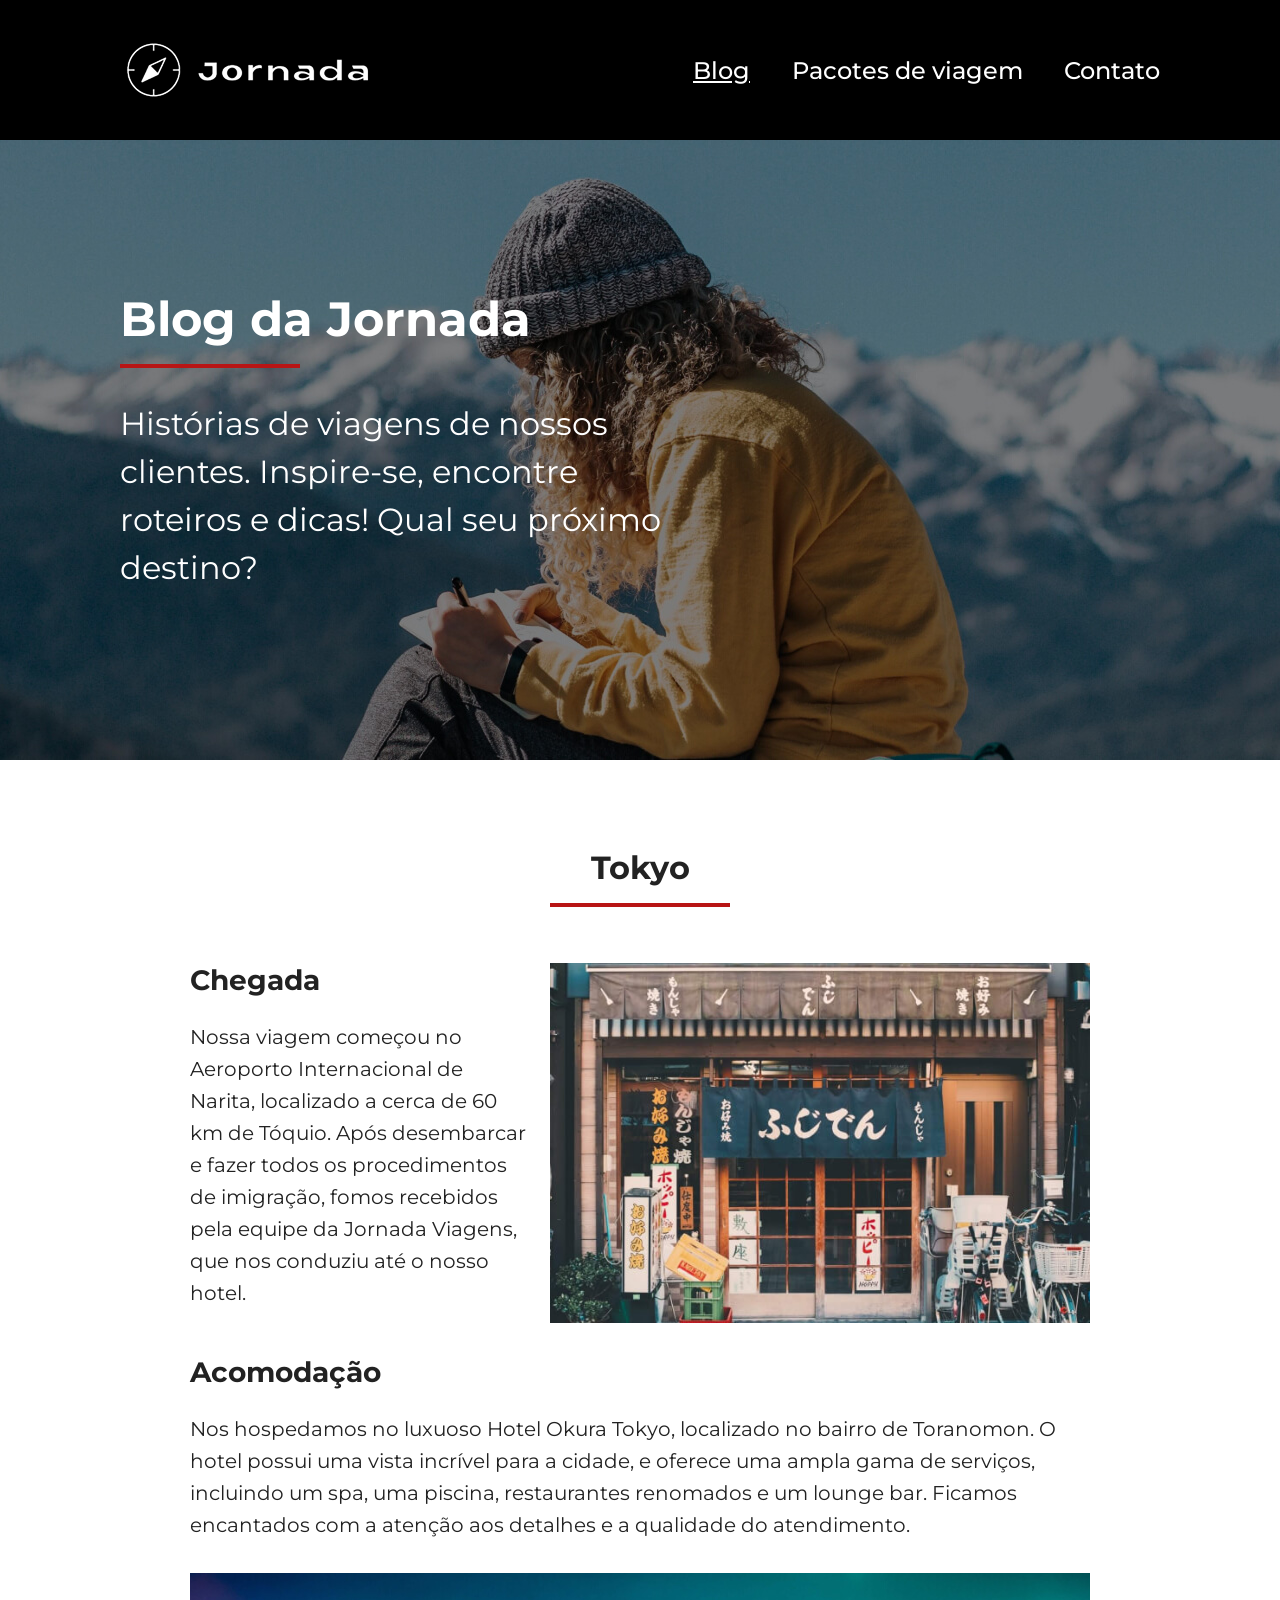
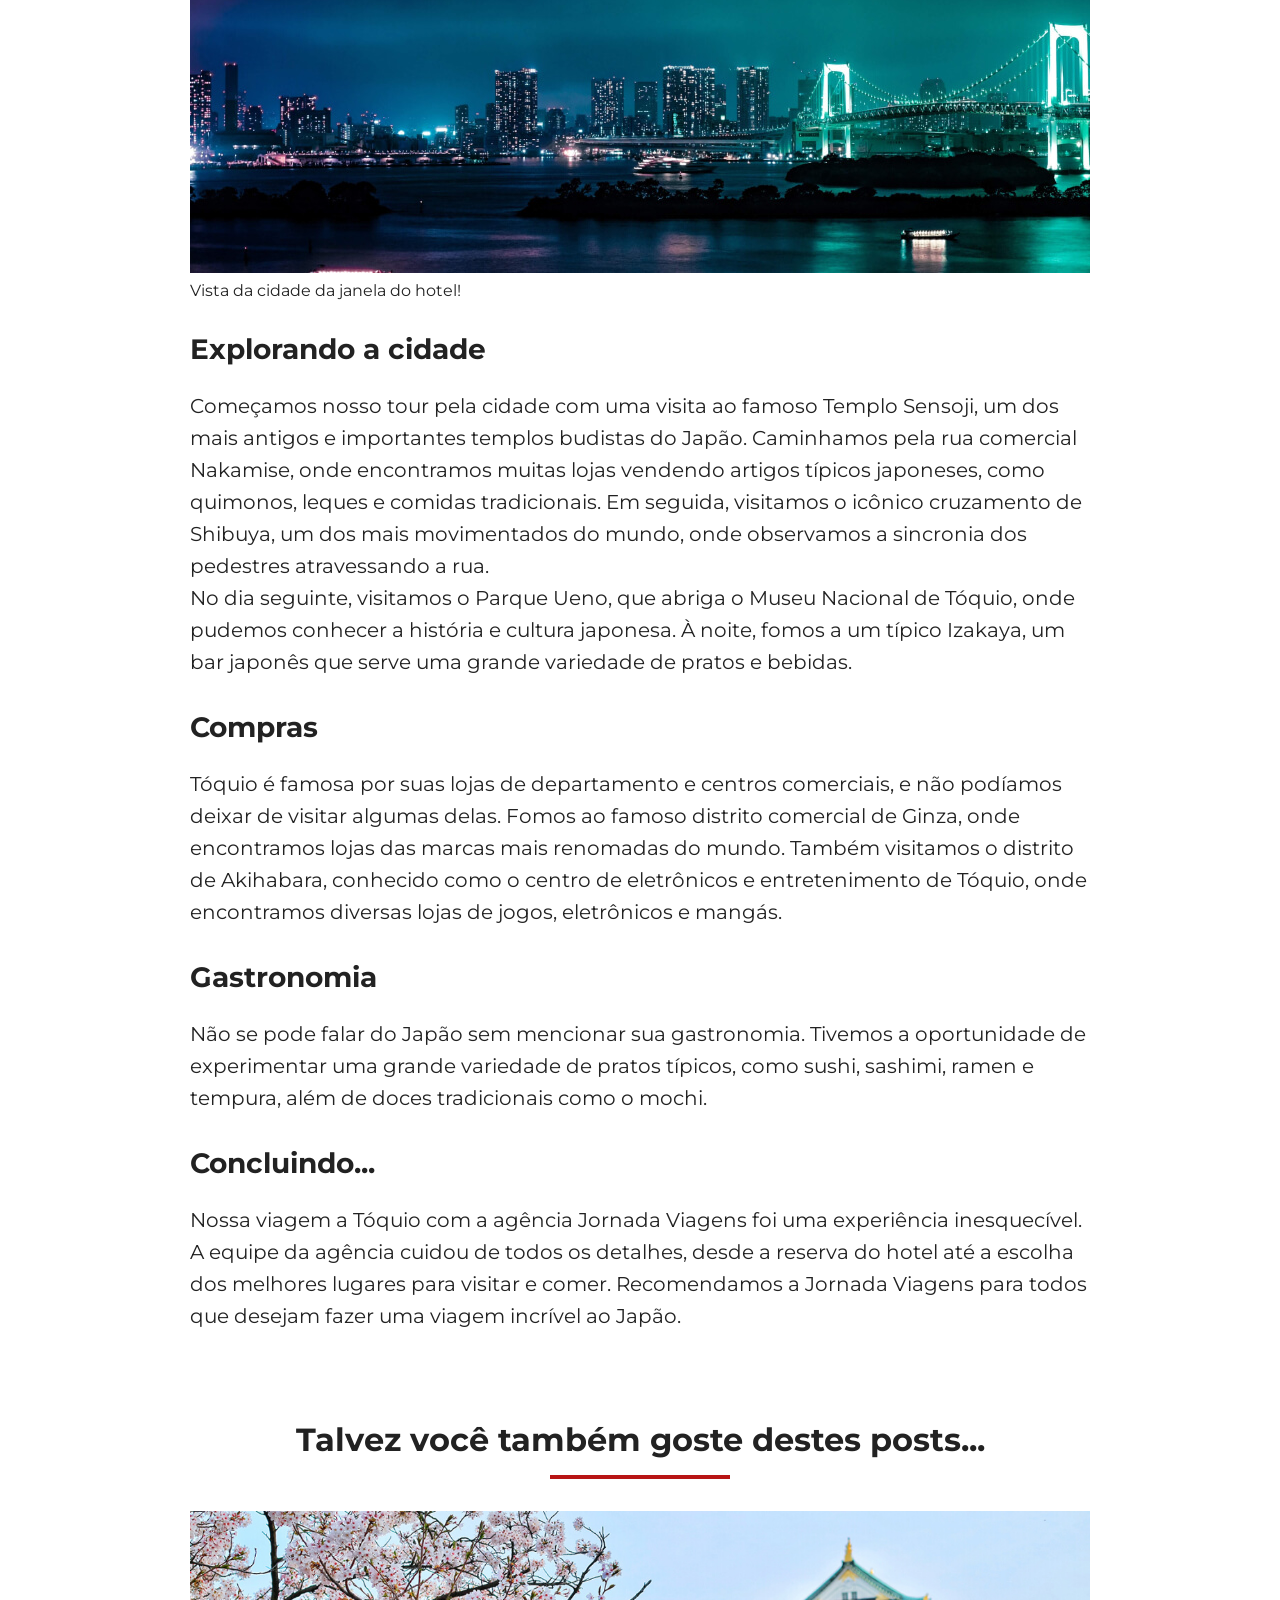
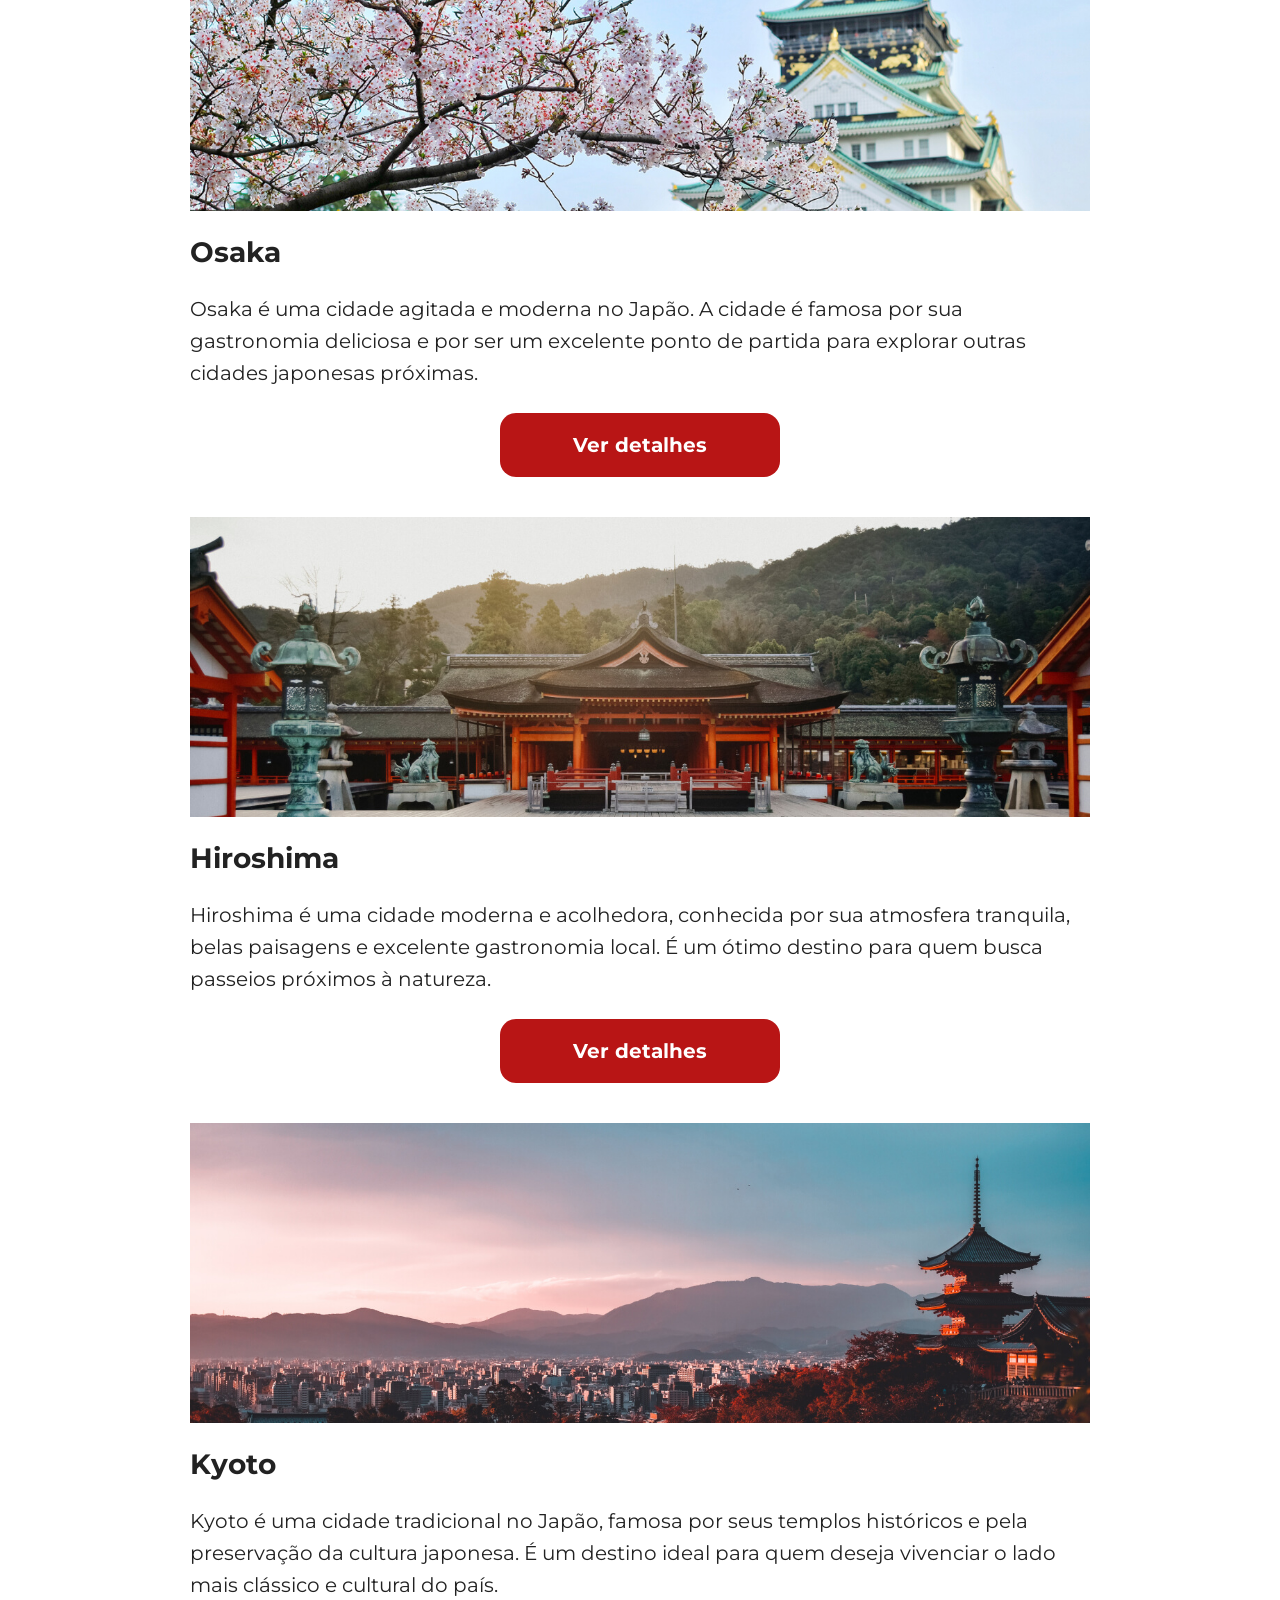
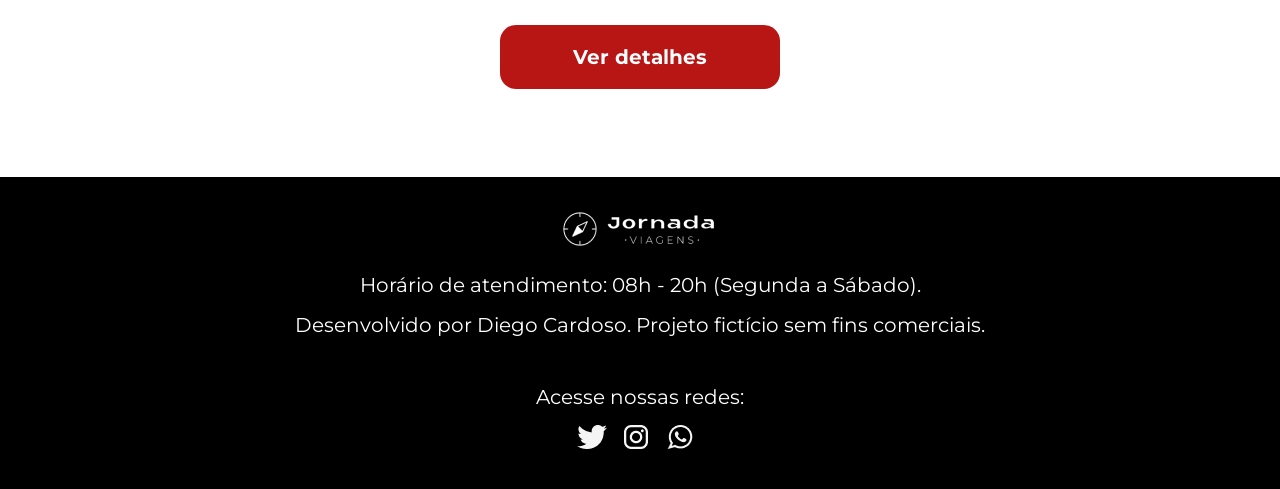
==== blog.html @ d62f060b "add blog page html, images and css files" ====
<!doctype html>
<html lang="pt-br">
  <head>
    <meta charset="UTF-8" />
    <meta name="viewport" content="width=device-width, initial-scale=1.0" />
    <link rel="icon" href="favicon-jornada-branco.svg" type="image/svg+xml" />
    <link rel="stylesheet" href="css/style.css" />
    <title>Blog da Jornada</title>
  </head>
  <body>
    <header class="main-header">
      <a href="index.html" title="Voltar para a página inicial" class="logo">
        <img
          class="img-mobile"
          src="img/logo-jornada-branco.png"
          alt="Logo em formato de bússola da Jornada Viagens na cor branca"
        />
        <img
          class="img-desktop"
          src="img/logo-desktop-header-branco.png"
          alt="Logo da Jornada Viagens na cor branca"
        />
      </a>

      <div class="navigation-menu">
        <label for="menu">
          <img src="img/menu-celular.png" alt="Menu" />
        </label>
        <input type="checkbox" id="menu" hidden />
        <nav>
          <ul class="list-links">
            <li>
              <a
                class="active"
                href="blog.html"
                target="_blank"
                title="Acessar Blog"
                >Blog</a
              >
            </li>
            <li>
              <a
                href="travel-packages.html"
                target="_blank"
                title="Acessar Pacotes de viagem"
                >Pacotes de viagem</a
              >
            </li>
            <li>
              <a href="contato.html" target="_blank" title="Acessar contato"
                >Contato</a
              >
            </li>
          </ul>
        </nav>
      </div>
    </header>

    <section class="blog hero">
      <div class="hero-img">
        <div class="hero-content">
          <h1>Blog da Jornada</h1>
          <hr />
          <p>
            Histórias de viagens de nossos clientes. Inspire-se, encontre
            roteiros e dicas! Qual seu próximo destino?
          </p>
        </div>
      </div>
    </section>

    <section class="section-tokyo">
      <div class="section-title">
        <h2>Tokyo</h2>
        <hr />
      </div>

      <article>
        <div class="content-tokyo arrival">
          <div class="text-arrival">
            <h3>Chegada</h3>
            <p>
              Nossa viagem começou no Aeroporto Internacional de Narita,
              localizado a cerca de 60 km de Tóquio. Após desembarcar e fazer
              todos os procedimentos de imigração, fomos recebidos pela equipe
              da Jornada Viagens, que nos conduziu até o nosso hotel.
            </p>
          </div>
          <div class="image-tokyo-arrival"></div>
        </div>

        <div class="content-tokyo accommodation">
          <h3>Acomodação</h3>
          <p>
            Nos hospedamos no luxuoso Hotel Okura Tokyo, localizado no bairro de
            Toranomon. O hotel possui uma vista incrível para a cidade, e
            oferece uma ampla gama de serviços, incluindo um spa, uma piscina,
            restaurantes renomados e um lounge bar. Ficamos encantados com a
            atenção aos detalhes e a qualidade do atendimento.
          </p>
          <div class="image-tokyo-accommodation"></div>
          <figcaption class="tokyo-description">
            Vista da cidade da janela do hotel!
          </figcaption>
        </div>

        <div class="content-tokyo exploring-city">
          <h3>Explorando a cidade</h3>
          <p>
            Começamos nosso tour pela cidade com uma visita ao famoso Templo
            Sensoji, um dos mais antigos e importantes templos budistas do
            Japão. Caminhamos pela rua comercial Nakamise, onde encontramos
            muitas lojas vendendo artigos típicos japoneses, como quimonos,
            leques e comidas tradicionais. Em seguida, visitamos o icônico
            cruzamento de Shibuya, um dos mais movimentados do mundo, onde
            observamos a sincronia dos pedestres atravessando a rua. <br />
            No dia seguinte, visitamos o Parque Ueno, que abriga o Museu
            Nacional de Tóquio, onde pudemos conhecer a história e cultura
            japonesa. À noite, fomos a um típico Izakaya, um bar japonês que
            serve uma grande variedade de pratos e bebidas.
          </p>
        </div>

        <div class="content-tokyo shopping">
          <h3>Compras</h3>
          <p>
            Tóquio é famosa por suas lojas de departamento e centros comerciais,
            e não podíamos deixar de visitar algumas delas. Fomos ao famoso
            distrito comercial de Ginza, onde encontramos lojas das marcas mais
            renomadas do mundo. Também visitamos o distrito de Akihabara,
            conhecido como o centro de eletrônicos e entretenimento de Tóquio,
            onde encontramos diversas lojas de jogos, eletrônicos e mangás.
          </p>
        </div>

        <div class="content-tokyo gastronomy">
          <h3>Gastronomia</h3>
          <p>
            Não se pode falar do Japão sem mencionar sua gastronomia. Tivemos a
            oportunidade de experimentar uma grande variedade de pratos típicos,
            como sushi, sashimi, ramen e tempura, além de doces tradicionais
            como o mochi.
          </p>
        </div>

        <div class="content-tokyo finishing">
          <h3>Concluindo...</h3>
          <p>
            Nossa viagem a Tóquio com a agência Jornada Viagens foi uma
            experiência inesquecível. A equipe da agência cuidou de todos os
            detalhes, desde a reserva do hotel até a escolha dos melhores
            lugares para visitar e comer. Recomendamos a Jornada Viagens para
            todos que desejam fazer uma viagem incrível ao Japão.
          </p>
        </div>
      </article>
    </section>

    <section class="blog destinations">
      <div class="section-title">
        <h2>Talvez você também goste destes posts...</h2>
        <hr />
      </div>
      <div class="destinations-items">
        <article class="item osaka">
          <header>
            <div class="img-item"></div>
            <h3>Osaka</h3>
          </header>
          <p>
            Osaka é uma cidade agitada e moderna no Japão. A cidade é famosa por
            sua gastronomia deliciosa e por ser um excelente ponto de partida
            para explorar outras cidades japonesas próximas.
          </p>
          <footer>
            <a
              href=""
              class="button"
              target="_blank"
              title="Veja mais detalhes sobre Osaka"
              >Ver detalhes</a
            >
          </footer>
        </article>

        <article class="item hiroshima">
          <header>
            <div class="img-item"></div>
            <h3>Hiroshima</h3>
          </header>
          <p>
            Hiroshima é uma cidade moderna e acolhedora, conhecida por sua
            atmosfera tranquila, belas paisagens e excelente gastronomia local.
            É um ótimo destino para quem busca passeios próximos à natureza.
          </p>
          <footer>
            <a
              href=""
              class="button"
              target="_blank"
              title="Veja mais detalhes sobre Tokyo"
              >Ver detalhes</a
            >
          </footer>
        </article>

        <article class="item kyoto">
          <header>
            <div class="img-item"></div>
            <h3>Kyoto</h3>
          </header>
          <p>
            Kyoto é uma cidade tradicional no Japão, famosa por seus templos
            históricos e pela preservação da cultura japonesa. É um destino
            ideal para quem deseja vivenciar o lado mais clássico e cultural do
            país.
          </p>
          <footer>
            <a
              href=""
              class="button"
              target="_blank"
              title="Veja mais detalhes sobre Tokyo"
              >Ver detalhes</a
            >
          </footer>
        </article>
      </div>
    </section>

    <footer class="main-footer">
      <div class="footer-content">
        <img
          src="img/logo-jornada-footer.png"
          alt="Logo da empresa Jornada Viagens"
        />
        <p>Horário de atendimento: 08h - 20h (Segunda a Sábado).</p>
        <p>
          Desenvolvido por Diego Cardoso. Projeto fictício sem fins comerciais.
        </p>
      </div>
      <div class="footer-social">
        <p>Acesse nossas redes:</p>

        <a
          href="#"
          target="_blank"
          title="Acesse o Twitter da Jornada Viagens"
          class="logo-social-media"
        >
          <img
            src="img/logo-twitter.png"
            alt="Ícone do Twitter na cor branca"
          />
        </a>

        <a
          href="#"
          target="_blank"
          title="Acesse o Instagram da Jornada Viagens"
          class="logo-social-media"
        >
          <img
            src="img/logo-instagram.png"
            alt="Ícone do Instagram na cor branca"
          />
        </a>

        <a
          href="#"
          target="_blank"
          title="Acesse o WhatsApp da Jornada Viagens"
          class="logo-social-media"
        >
          <img
            src="img/logo-whatsapp.png"
            alt="Ícone do WhatsApp na cor branca"
          />
        </a>
      </div>
    </footer>
  </body>
</html>
---- css/style.css ----
@import url("./global.css");
@import url("./header.css");
@import url("./hero.css");
@import url("./offers.css");
@import url("./categories.css");
@import url("./destinations.css");
@import url("./payments.css");
@import url("./testimonials.css");
@import url("./footer.css");
@import url("./blog.css");
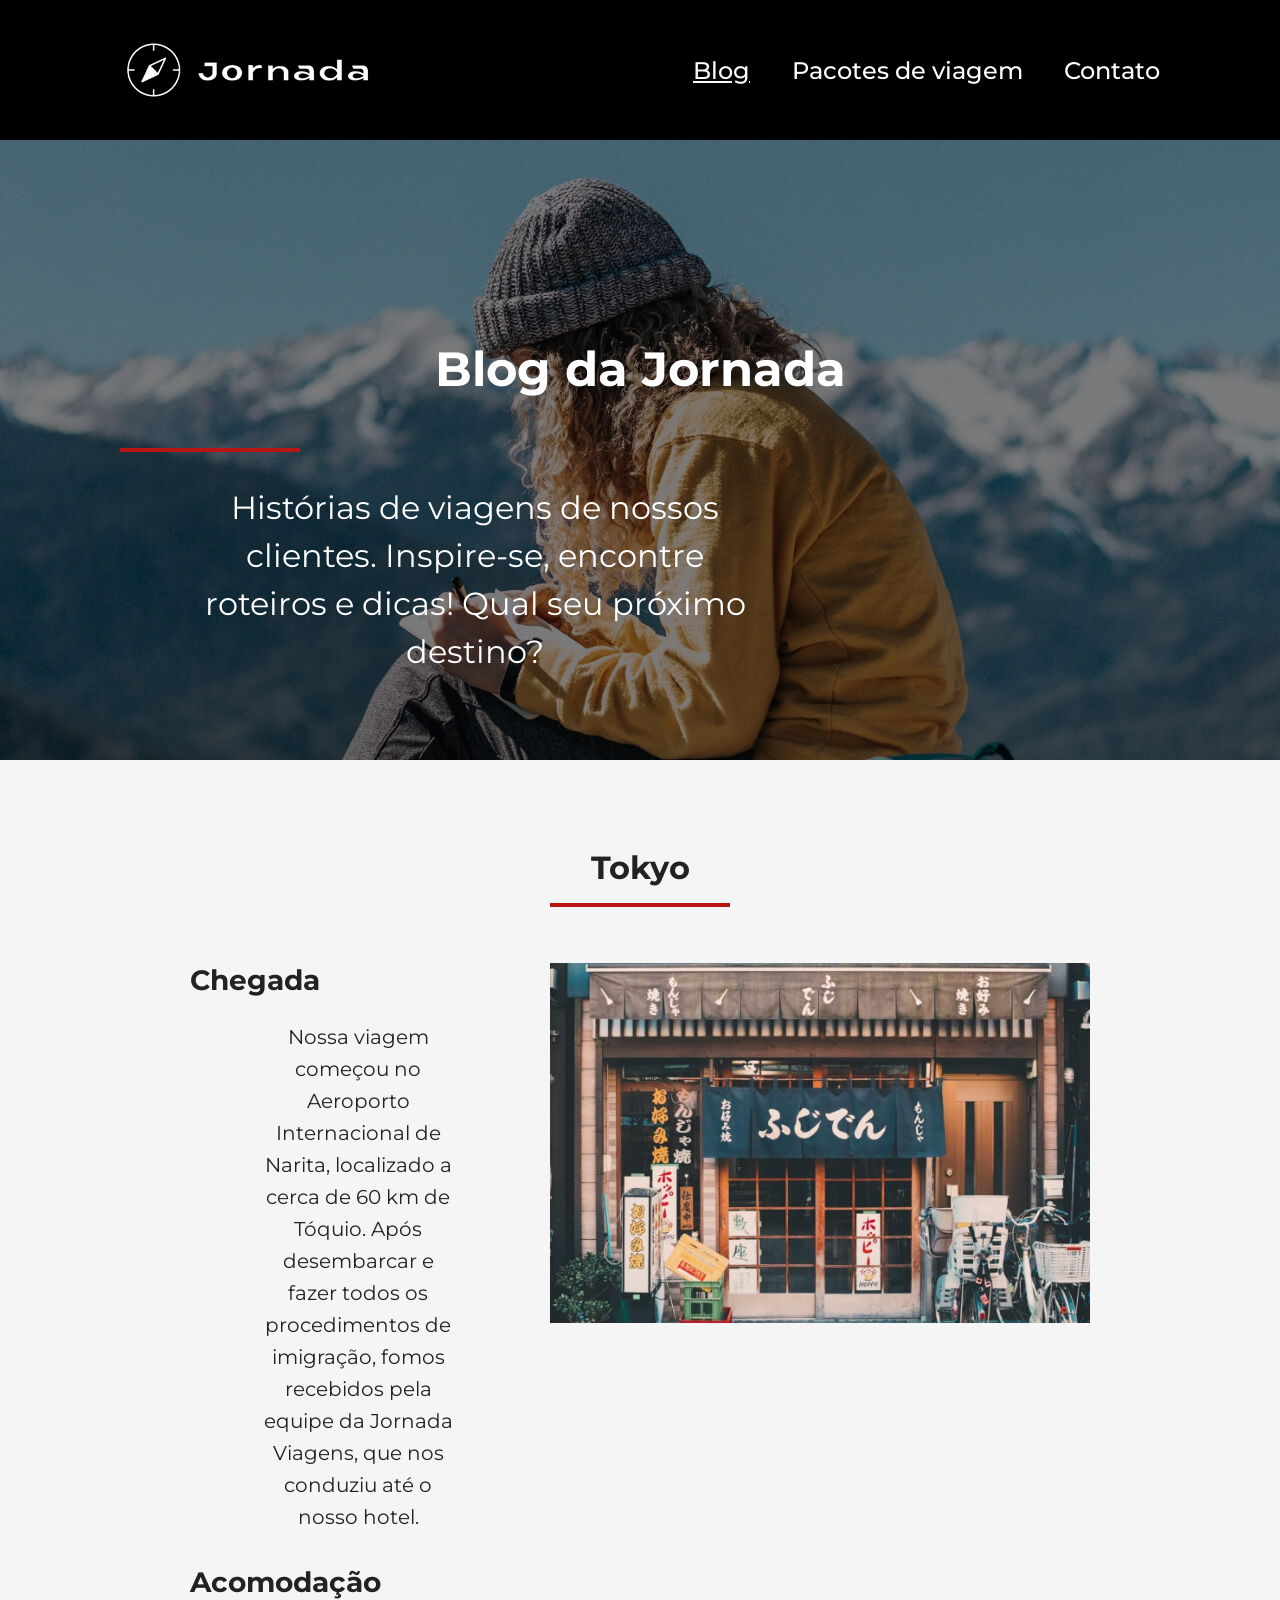
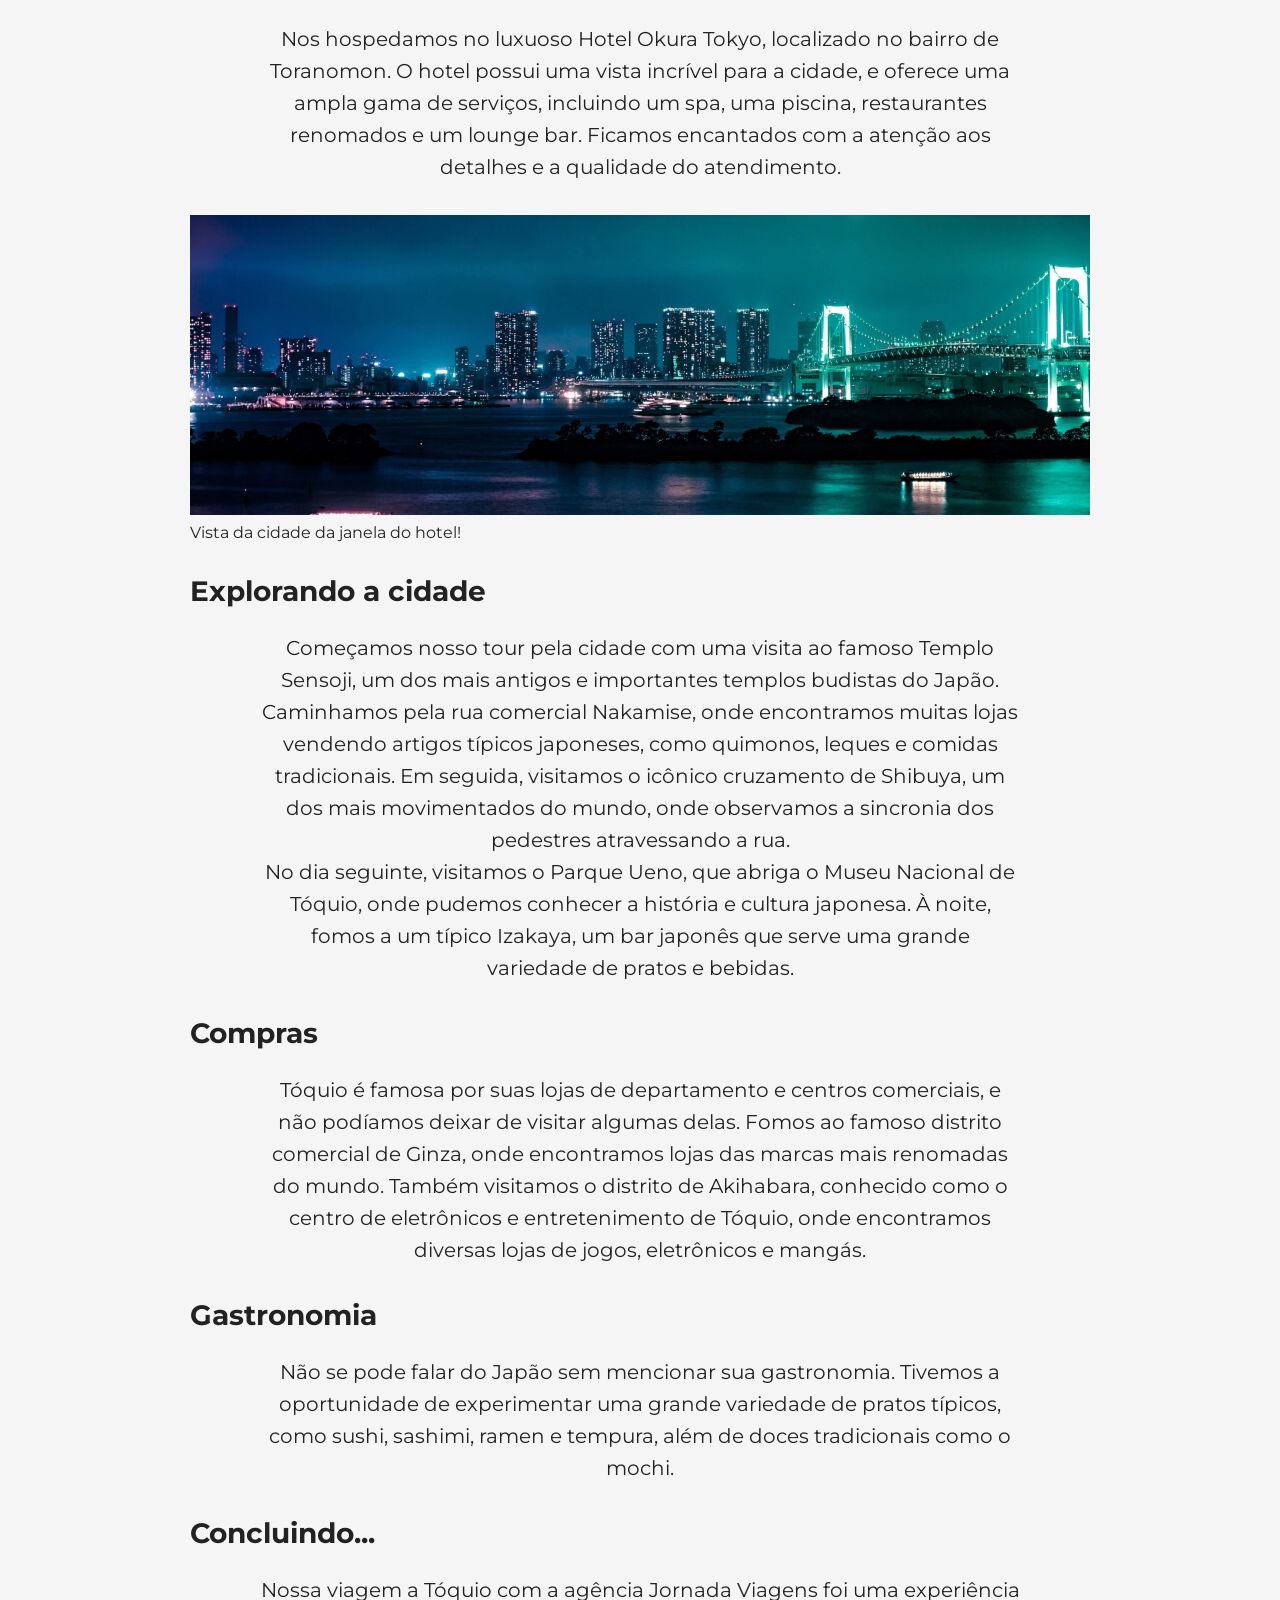
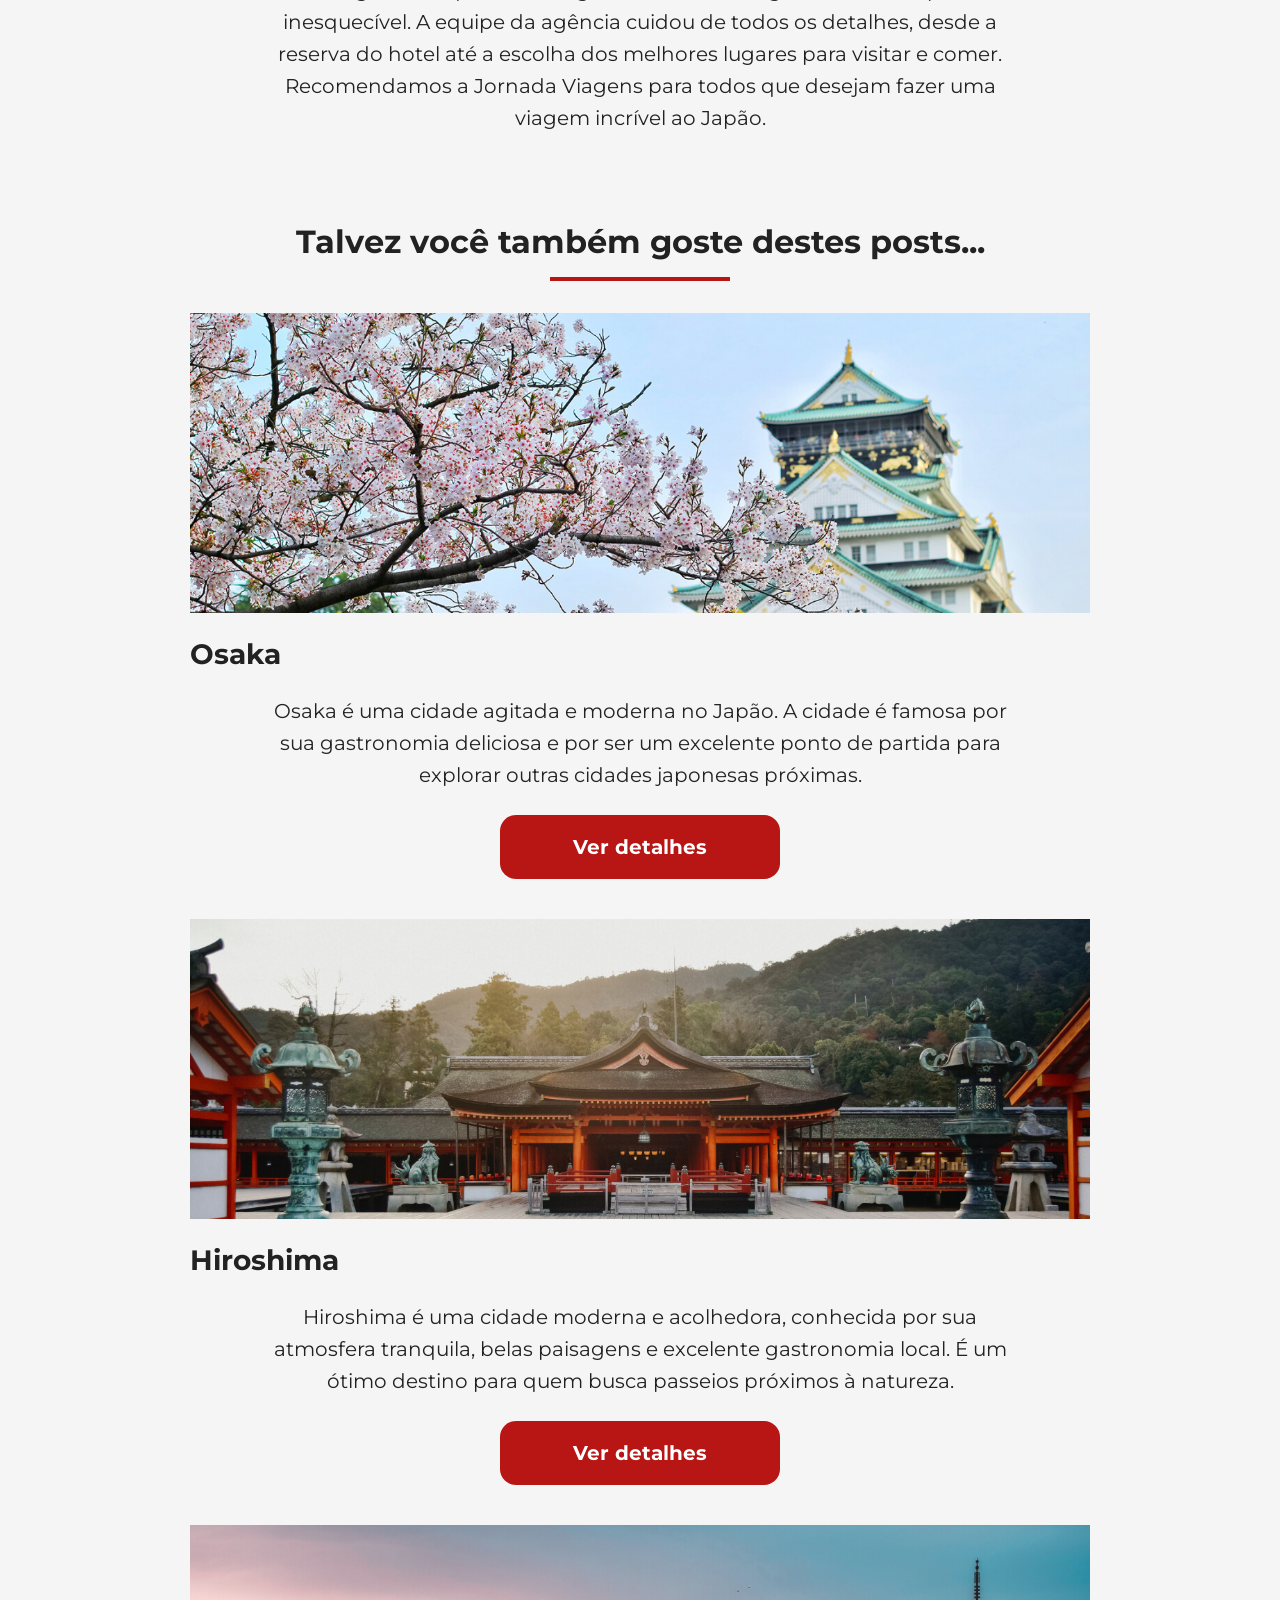
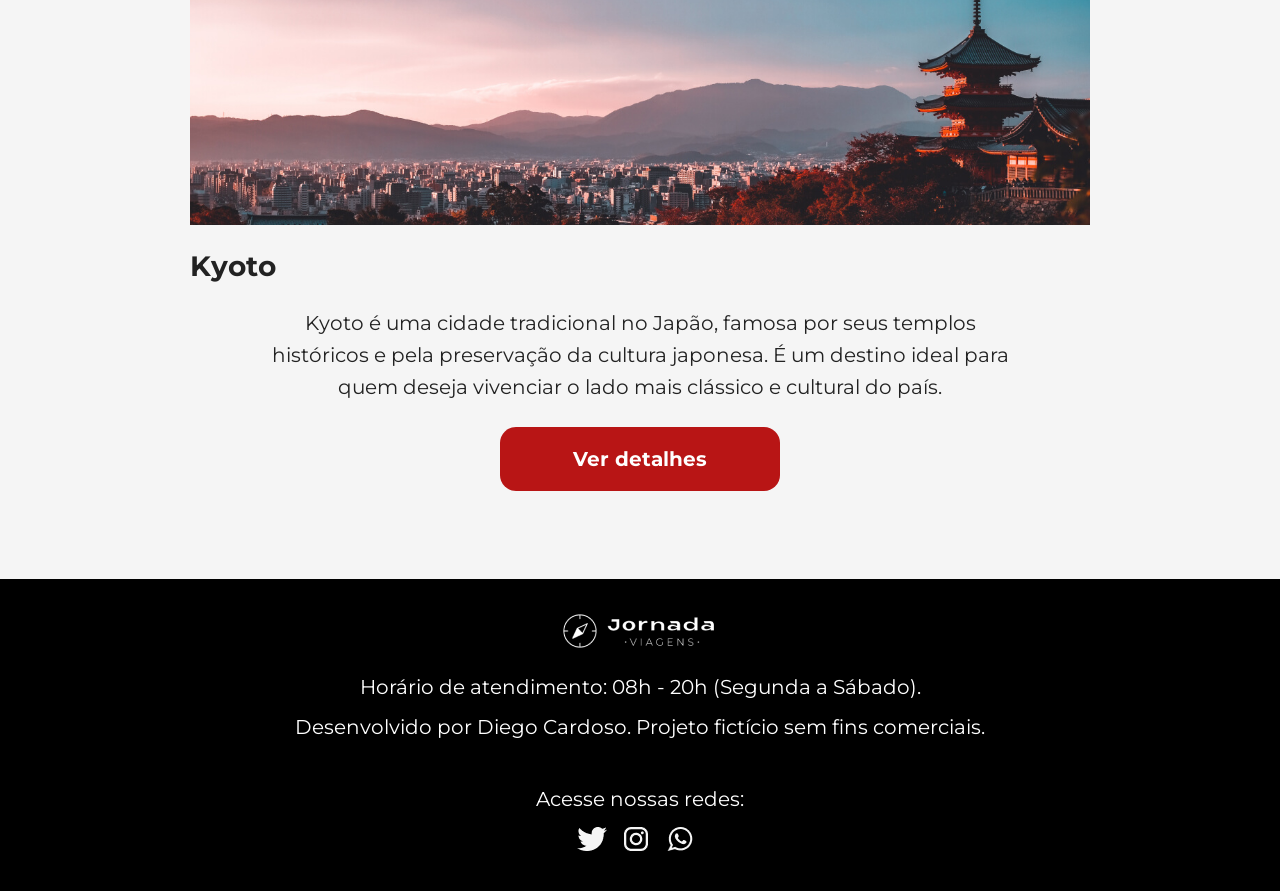
==== commit 6a031bb2: "add 'contact page', imgs and css files" ====
--- a/blog.html
+++ b/blog.html
@@ -47,7 +47,7 @@
               >
             </li>
             <li>
-              <a href="contato.html" target="_blank" title="Acessar contato"
+              <a href="contact.html" target="_blank" title="Acessar contato"
                 >Contato</a
               >
             </li>
@@ -198,7 +198,7 @@
               href=""
               class="button"
               target="_blank"
-              title="Veja mais detalhes sobre Tokyo"
+              title="Veja mais detalhes sobre Hiroshima"
               >Ver detalhes</a
             >
           </footer>
@@ -220,7 +220,7 @@
               href=""
               class="button"
               target="_blank"
-              title="Veja mais detalhes sobre Tokyo"
+              title="Veja mais detalhes sobre Kyoto"
               >Ver detalhes</a
             >
           </footer>
--- a/css/style.css
+++ b/css/style.css
@@ -7,4 +7,6 @@
 @import url("./payments.css");
 @import url("./testimonials.css");
 @import url("./footer.css");
-@import url("./blog.css");+@import url("./blog.css");
+@import url("./contact.css");
+@import url("./sucess.css");
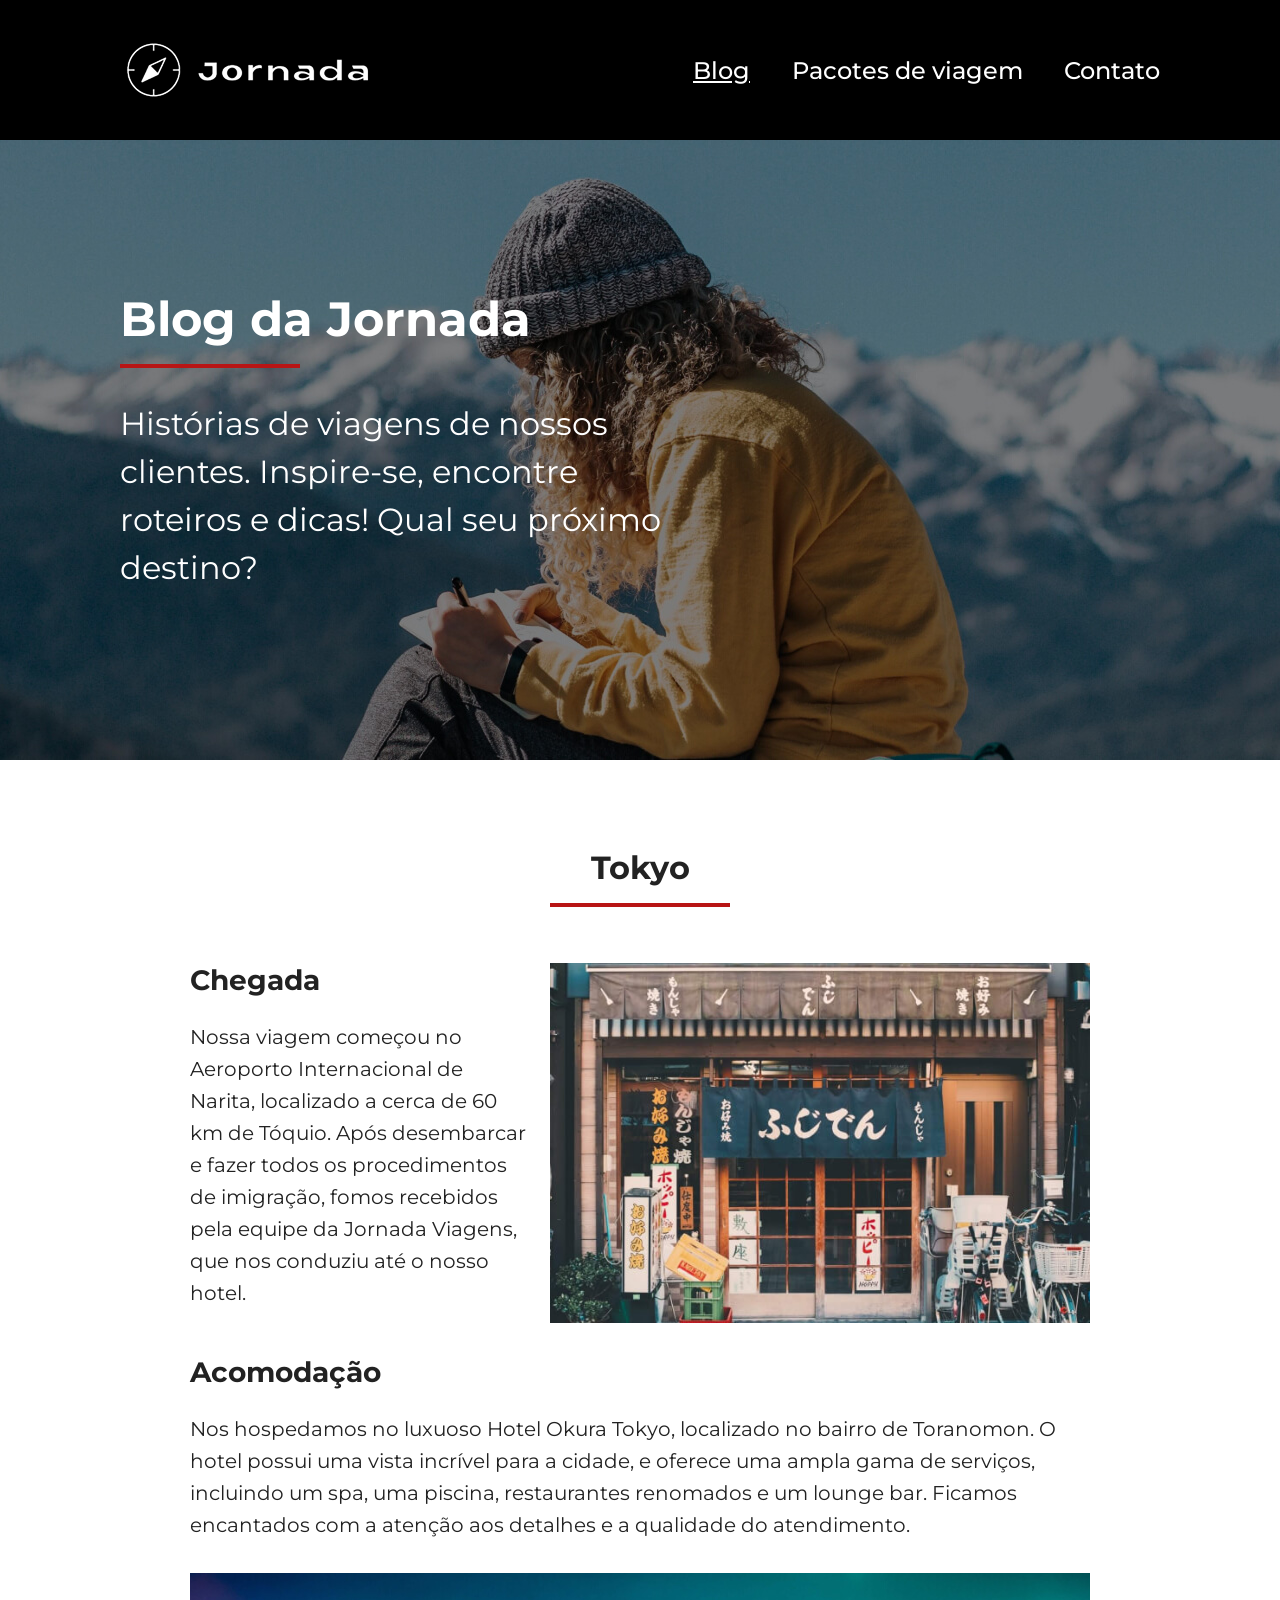
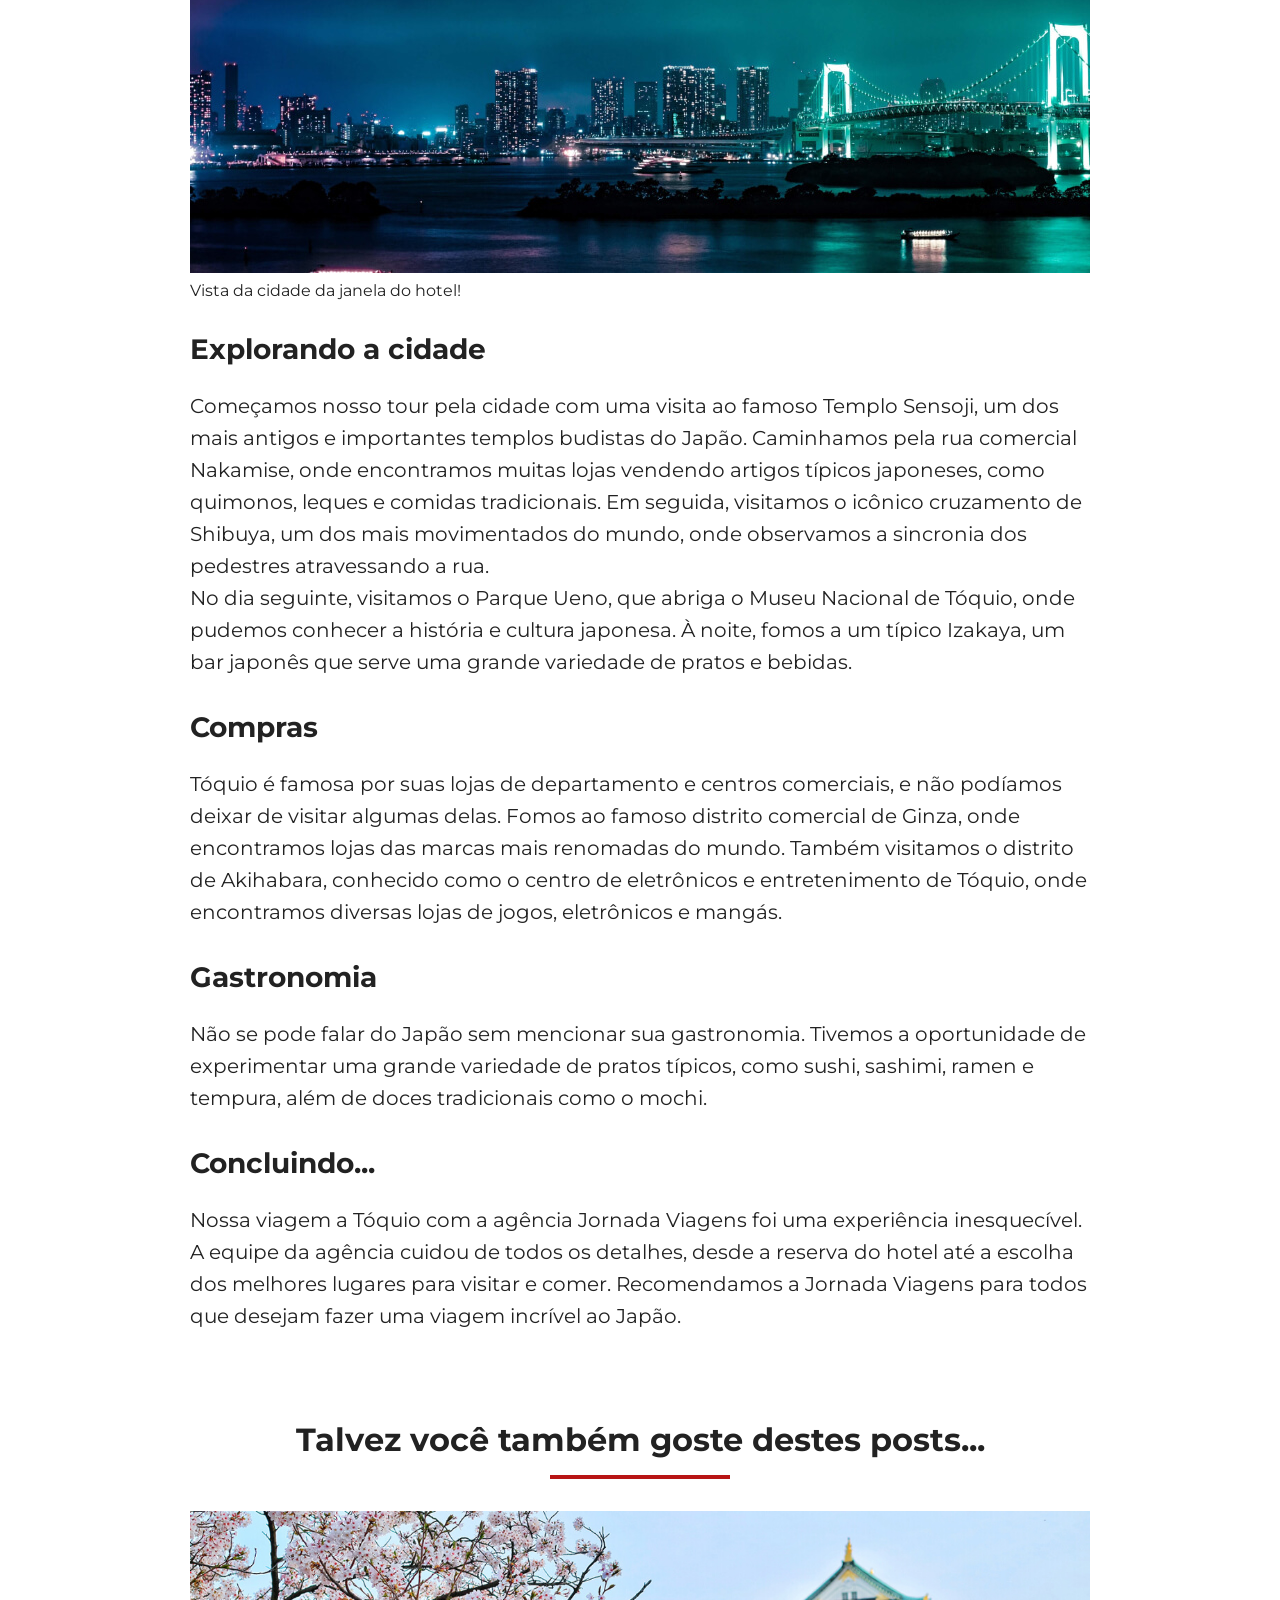
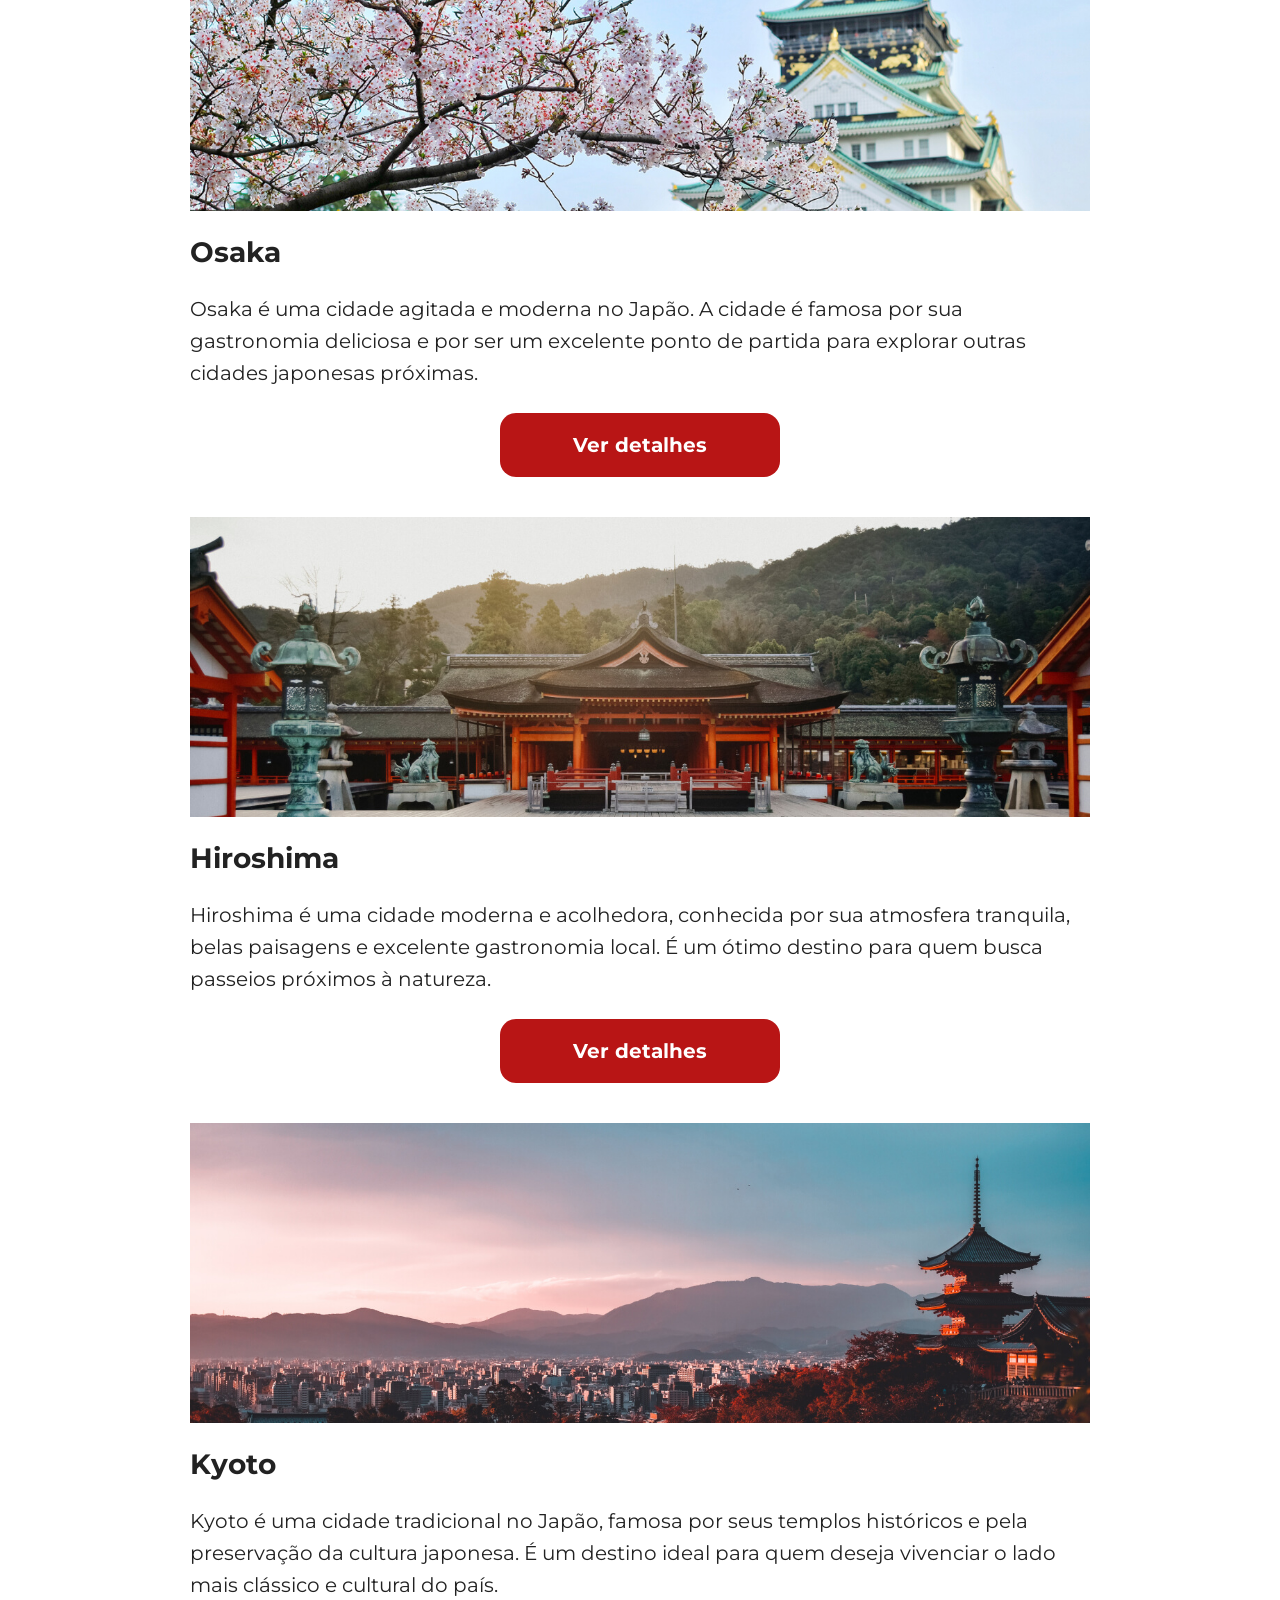
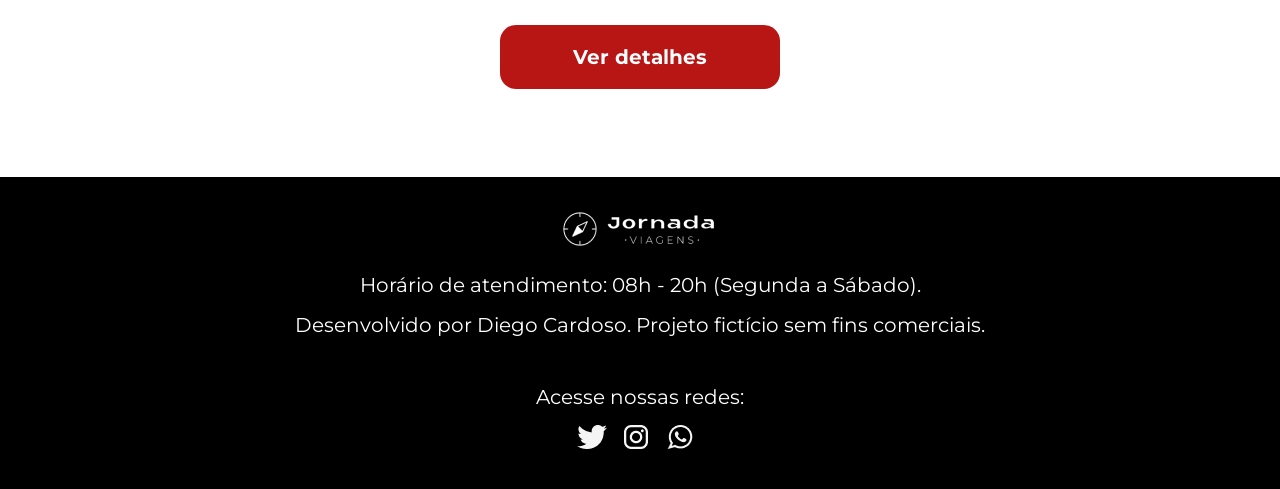
==== commit 68cdde74: "improve the code" ====
--- a/blog.html
+++ b/blog.html
@@ -30,26 +30,15 @@
         <nav>
           <ul class="list-links">
             <li>
-              <a
-                class="active"
-                href="blog.html"
-                target="_blank"
-                title="Acessar Blog"
-                >Blog</a
-              >
+              <a class="active" href="blog.html" title="Acessar Blog">Blog</a>
             </li>
             <li>
-              <a
-                href="travel-packages.html"
-                target="_blank"
-                title="Acessar Pacotes de viagem"
+              <a href="travel-packages.html" title="Acessar Pacotes de viagem"
                 >Pacotes de viagem</a
               >
             </li>
             <li>
-              <a href="contact.html" target="_blank" title="Acessar contato"
-                >Contato</a
-              >
+              <a href="contact.html" title="Acessar contato">Contato</a>
             </li>
           </ul>
         </nav>
@@ -280,4 +269,4 @@
       </div>
     </footer>
   </body>
-</html>
+</html>
